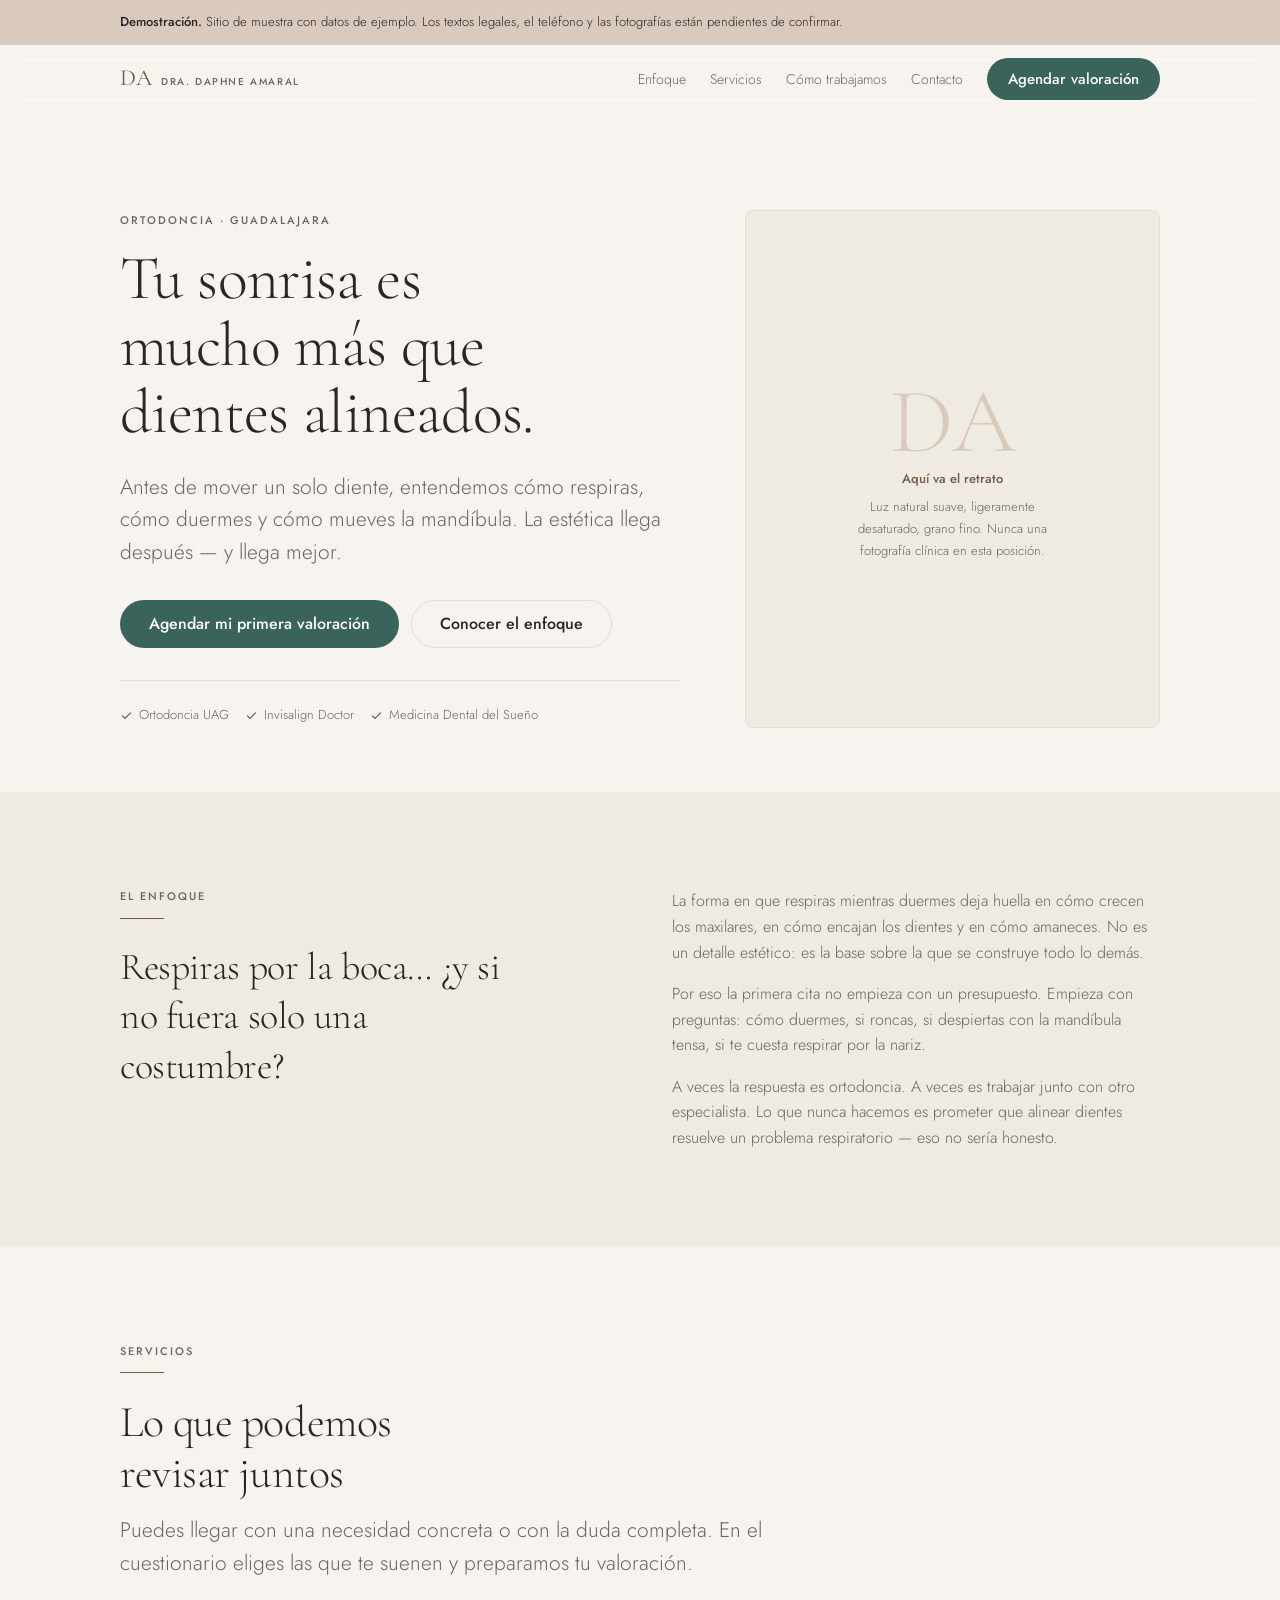
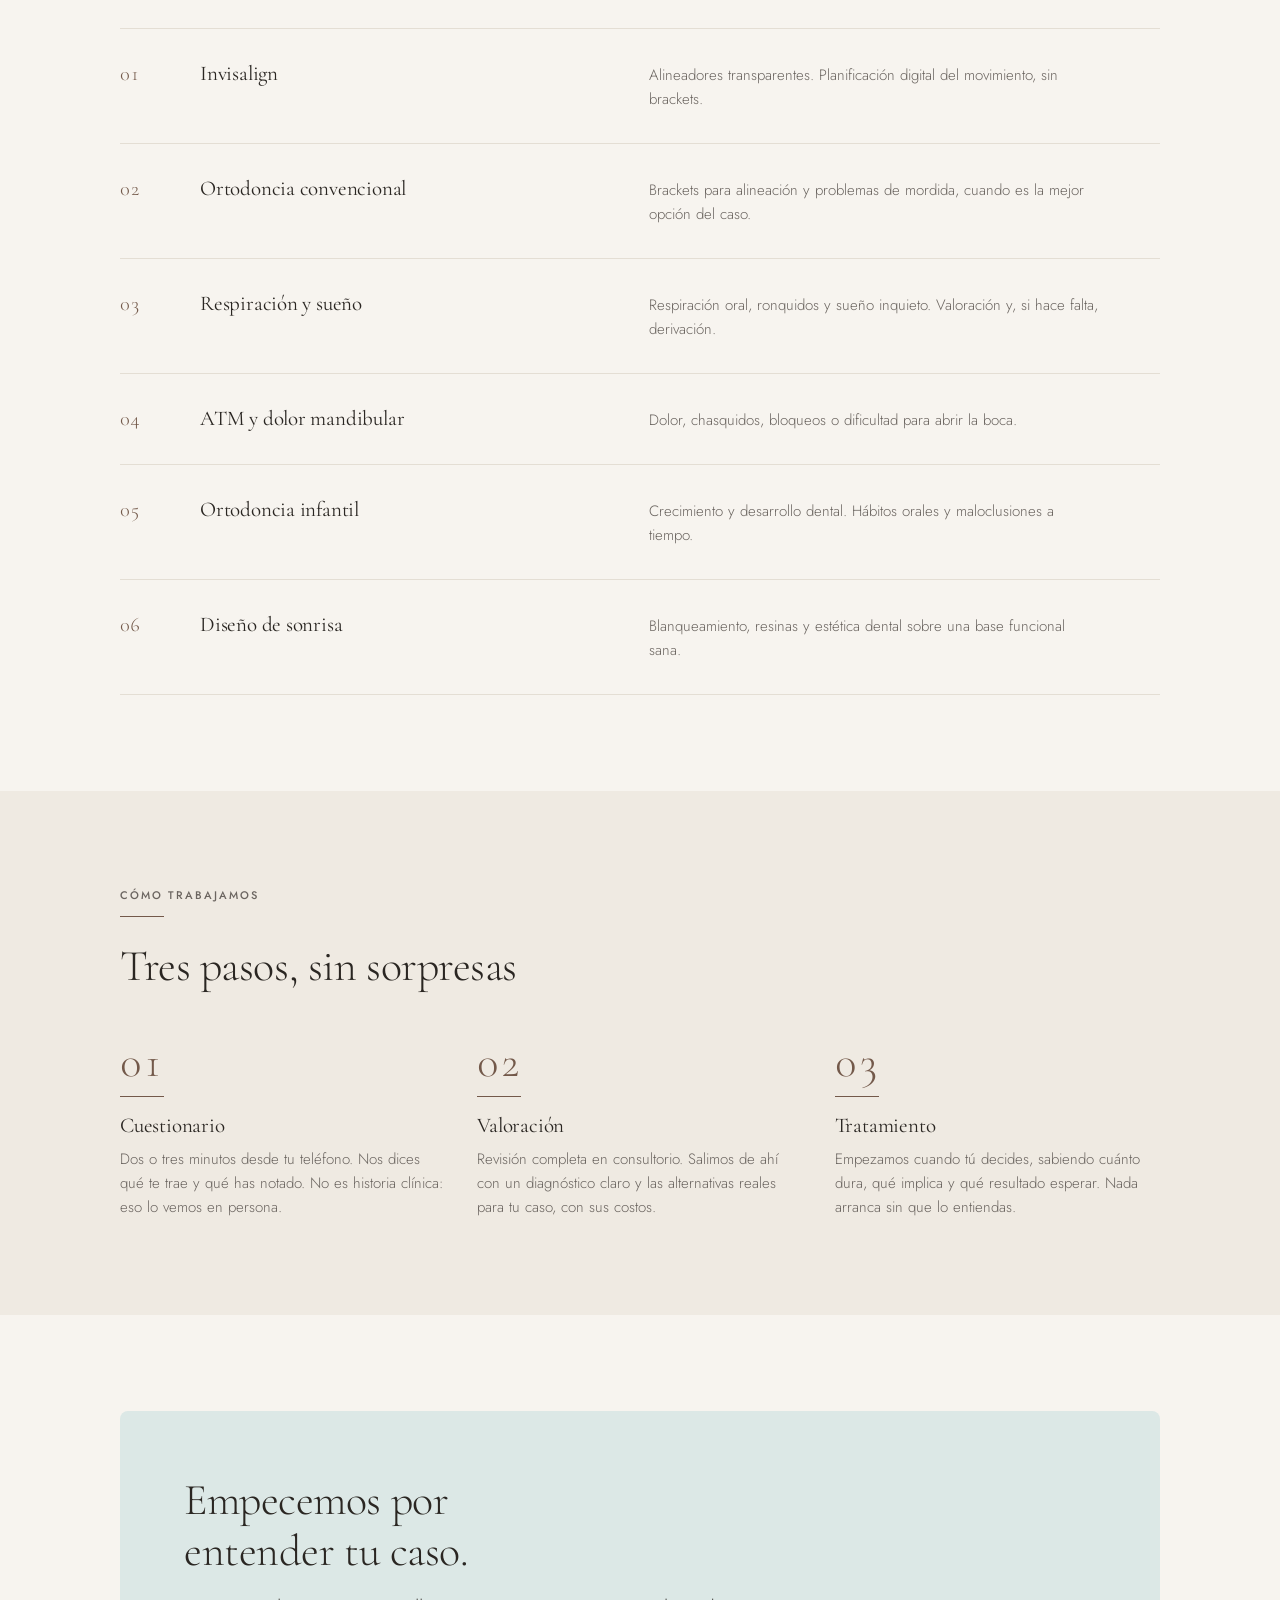
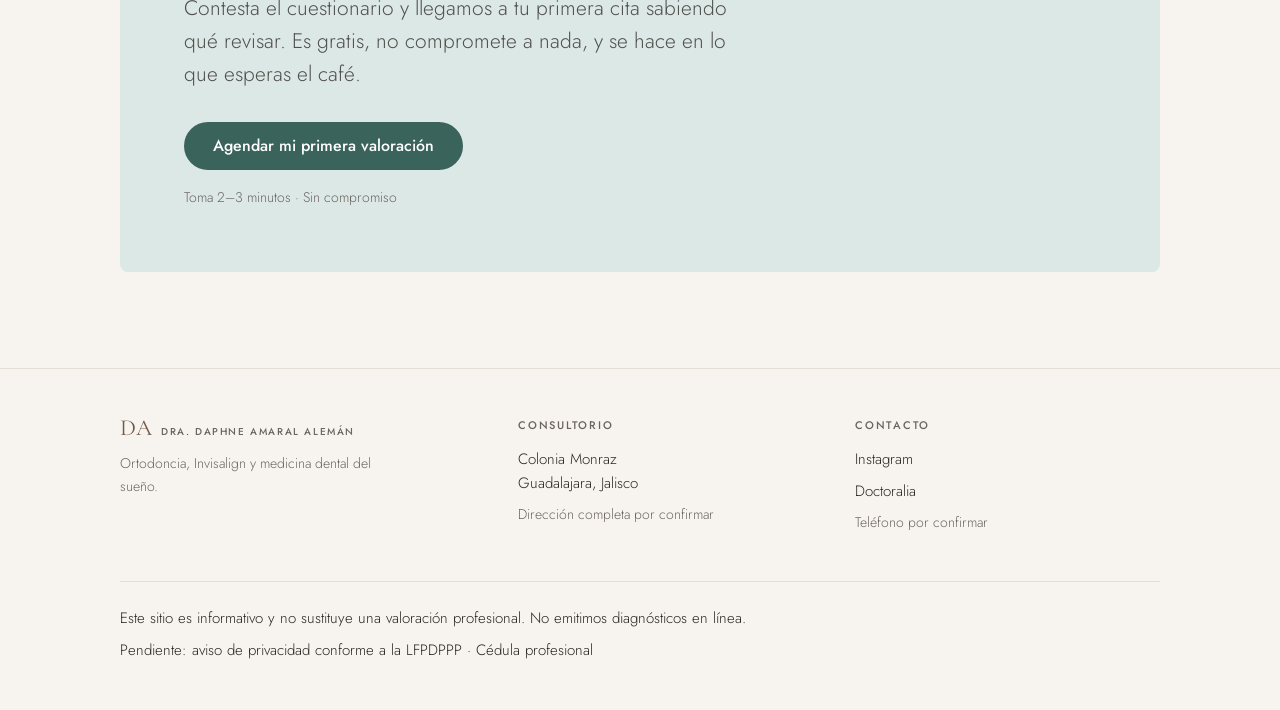
==== index.html @ fd9cb7e6 "Sitio de demostración para la Dra. Daphne Amaral Landing y formulario de precalificación, ambos está" ====
<!DOCTYPE html>
<html lang="es">
<head>
<meta charset="UTF-8">
<meta name="viewport" content="width=device-width, initial-scale=1, viewport-fit=cover">
<title>Dra. Daphne Amaral Alemán — Ortodoncia y medicina dental del sueño en Guadalajara</title>
<meta name="description" content="Ortodoncia, Invisalign y medicina dental del sueño en Guadalajara, colonia Monraz. Tu sonrisa es mucho más que dientes alineados.">

<meta property="og:title" content="Dra. Daphne Amaral Alemán — Ortodoncia">
<meta property="og:description" content="Ortodoncia, Invisalign y medicina dental del sueño en Guadalajara. Tu sonrisa es mucho más que dientes alineados.">
<meta property="og:type" content="website">
<meta property="og:locale" content="es_MX">

<link rel="preconnect" href="https://fonts.googleapis.com">
<link rel="preconnect" href="https://fonts.gstatic.com" crossorigin>
<link rel="stylesheet" href="https://fonts.googleapis.com/css2?family=Cormorant+Garamond:wght@300;400&family=Jost:wght@300;400;500&display=swap">
<link rel="stylesheet" href="assets/marca.css">

<style>
/* ============================================================
   Landing — Dra. Daphne Amaral Alemán
   Composición: editorial a una columna, alineada a la izquierda,
   con el numeral y el hairline como ritmo entre secciones.
   ============================================================ */

/* ---------- Barra superior ---------- */
.nav {
  position: sticky;
  top: env(safe-area-inset-top, 0px);
  z-index: 20;
  background: color-mix(in srgb, var(--lino) 88%, transparent);
  backdrop-filter: blur(10px);
  border-bottom: 1px solid transparent;
  transition: border-color 240ms var(--ease);
}
.nav--scrolled { border-bottom-color: var(--line); }
body::before {
  content: "";
  position: fixed;
  inset: 0 0 auto;
  height: env(safe-area-inset-top, 0px);
  background: var(--lino);
  z-index: 21;
}
.nav-inner {
  display: flex;
  align-items: center;
  gap: var(--space-6);
  min-height: 68px;
}
.marca { display: flex; align-items: baseline; gap: 9px; text-decoration: none; }
.marca .mono { font-size: 23px; }
.marca-txt {
  font-size: 10px;
  font-weight: 500;
  letter-spacing: 0.16em;
  text-transform: uppercase;
  color: var(--muted);
}
.nav-links { display: none; gap: var(--space-6); margin-left: auto; }
@media (min-width: 880px) { .nav-links { display: flex; } }
.nav-links a {
  font-size: 14px;
  color: var(--muted);
  text-decoration: none;
  transition: color 180ms var(--ease);
}
.nav-links a:hover { color: var(--tinta); }
.nav .btn { margin-left: auto; padding: 0 20px; min-height: 42px; font-size: 15px; }
@media (min-width: 880px) { .nav .btn { margin-left: 0; } }

/* ---------- Hero ---------- */
.hero { padding-block: var(--space-16) var(--space-12); }
@media (min-width: 768px) { .hero { padding-block: var(--space-24) var(--space-16); } }
.hero-grid { display: grid; gap: var(--space-12); }
@media (min-width: 900px) {
  .hero-grid { grid-template-columns: 1.15fr .85fr; gap: var(--space-16); align-items: center; }
}
.hero h1 { margin-top: var(--space-4); }
.hero .lead { margin-top: var(--space-6); max-width: 46ch; }
.hero-acciones {
  display: flex;
  flex-wrap: wrap;
  gap: var(--space-3);
  margin-top: var(--space-8);
}
.credenciales {
  display: flex;
  flex-wrap: wrap;
  gap: var(--space-2) var(--space-4);
  margin-top: var(--space-8);
  padding-top: var(--space-6);
  border-top: 1px solid var(--line);
  font-size: 13px;
  color: var(--muted);
}
.credenciales span { display: flex; align-items: center; gap: 6px; }
.credenciales svg { color: var(--marron); flex: none; }

/* Marco de retrato: hoy es un placeholder tipográfico. */
.retrato {
  position: relative;
  aspect-ratio: 4 / 5;
  border-radius: var(--radius-md);
  background: var(--lino-alt);
  overflow: hidden;
  display: grid;
  place-items: center;
  max-width: 420px;
  width: 100%;
  justify-self: center;
}
.retrato::after {
  content: "";
  position: absolute;
  inset: 0;
  border: 1px solid var(--line);
  border-radius: inherit;
  pointer-events: none;
}
.retrato-nota {
  text-align: center;
  padding: var(--space-6);
  font-size: 13px;
  line-height: 1.7;
  color: var(--muted);
  max-width: 30ch;
}
.retrato-nota strong { display: block; color: var(--marron); font-weight: 500; margin-bottom: 6px; }
.retrato .mono-grande {
  font-family: var(--font-display);
  font-size: 92px;
  font-weight: 300;
  line-height: 1;
  color: var(--marron-soft);
  margin-bottom: var(--space-4);
}

/* ---------- Encabezado de sección ---------- */
.sec-cabeza { margin-bottom: var(--space-12); }
.sec-cabeza .regla { margin: var(--space-3) 0 var(--space-6); }
.sec-cabeza h2 { max-width: 20ch; }
.sec-cabeza .lead { margin-top: var(--space-4); max-width: 54ch; }

/* ---------- Enfoque (el diferenciador) ---------- */
.enfoque { background: var(--lino-alt); }
.enfoque-cita {
  font-family: var(--font-display);
  font-size: clamp(27px, 4vw, 38px);
  font-weight: 300;
  line-height: 1.3;
  letter-spacing: -0.01em;
  max-width: 22ch;
}
.enfoque-grid { display: grid; gap: var(--space-12); }
@media (min-width: 860px) {
  .enfoque-grid { grid-template-columns: 1fr 1fr; gap: var(--space-16); align-items: start; }
}
.enfoque-texto { display: grid; gap: var(--space-4); }
.enfoque-texto p { color: var(--muted); max-width: 54ch; }

/* ---------- Servicios ---------- */
.servicios-lista {
  display: grid;
  gap: 0;
  border-top: 1px solid var(--line);
}
.servicio {
  display: grid;
  gap: var(--space-2);
  padding-block: var(--space-6);
  border-bottom: 1px solid var(--line);
}
@media (min-width: 760px) {
  .servicio {
    grid-template-columns: 56px 1fr 1.2fr;
    gap: var(--space-6);
    align-items: baseline;
    padding-block: var(--space-8);
  }
}
.servicio-num {
  font-family: var(--font-display);
  font-size: 20px;
  font-weight: 300;
  color: var(--marron);
  font-variant-numeric: tabular-nums;
  line-height: 1;
}
.servicio h3 { font-size: 21px; font-weight: 400; }
.servicio p { color: var(--muted); font-size: 15px; max-width: 50ch; }

/* ---------- Proceso ---------- */
.pasos { display: grid; gap: var(--space-12); }
@media (min-width: 820px) { .pasos { grid-template-columns: repeat(3, 1fr); gap: var(--space-8); } }
.paso .numeral {
  font-family: var(--font-display);
  font-size: 44px;
  font-weight: 300;
  line-height: 1;
  color: var(--marron);
  font-variant-numeric: tabular-nums;
}
.paso .regla { margin: var(--space-3) 0 var(--space-4); }
.paso h3 { font-size: 21px; font-weight: 400; margin-bottom: var(--space-2); }
.paso p { color: var(--muted); font-size: 15px; }

/* ---------- Llamado final ---------- */
.cierre { text-align: left; }
.cierre-caja {
  background: var(--agua-soft);
  border-radius: var(--radius-md);
  padding: var(--space-12) var(--space-8);
}
@media (min-width: 768px) { .cierre-caja { padding: var(--space-16); } }
.cierre-caja h2 { max-width: 18ch; }
.cierre-caja .lead { margin-top: var(--space-4); max-width: 48ch; color: var(--tinta); opacity: .78; }
.cierre-caja .btn { margin-top: var(--space-8); }
.cierre-nota { font-size: 14px; color: var(--muted); margin-top: var(--space-4); }

/* ---------- Pie ---------- */
.pie { border-top: 1px solid var(--line); padding-block: var(--space-12); }
.pie-grid { display: grid; gap: var(--space-8); }
@media (min-width: 760px) { .pie-grid { grid-template-columns: 1.2fr 1fr 1fr; } }
.pie h4 {
  font-size: 11px;
  font-weight: 500;
  letter-spacing: 0.16em;
  text-transform: uppercase;
  color: var(--muted);
  margin: 0 0 var(--space-3);
}
.pie p, .pie a { font-size: 15px; color: var(--tinta); text-decoration: none; }
.pie a:hover { color: var(--marron); }
.pie-datos { display: grid; gap: var(--space-2); }
.pie-legal {
  margin-top: var(--space-12);
  padding-top: var(--space-6);
  border-top: 1px solid var(--line);
  font-size: 13px;
  color: var(--muted);
  display: grid;
  gap: var(--space-2);
}

/* ---------- Aviso de demo ---------- */
.demo {
  background: var(--marron-soft);
  color: var(--tinta);
  font-size: 13px;
  line-height: 1.6;
  padding-block: var(--space-3);
}
.demo strong { font-weight: 500; }
</style>
</head>
<body>

<div class="demo">
  <div class="contenedor">
    <strong>Demostración.</strong> Sitio de muestra con datos de ejemplo. Los
    textos legales, el teléfono y las fotografías están pendientes de confirmar.
  </div>
</div>

<nav class="nav" id="nav">
  <div class="contenedor nav-inner">
    <a class="marca" href="#inicio">
      <span class="mono" aria-hidden="true">DA</span>
      <span class="marca-txt">Dra. Daphne Amaral</span>
    </a>
    <div class="nav-links">
      <a href="#enfoque">Enfoque</a>
      <a href="#servicios">Servicios</a>
      <a href="#proceso">Cómo trabajamos</a>
      <a href="#contacto">Contacto</a>
    </div>
    <a class="btn btn--primario" href="cuestionario.html">Agendar valoración</a>
  </div>
</nav>

<main id="inicio">

  <!-- ---------- Hero ---------- -->
  <section class="hero">
    <div class="contenedor hero-grid">
      <div>
        <p class="eyebrow">Ortodoncia · Guadalajara</p>
        <h1>Tu sonrisa es mucho más que dientes alineados.</h1>
        <p class="lead">
          Antes de mover un solo diente, entendemos cómo respiras, cómo duermes
          y cómo mueves la mandíbula. La estética llega después — y llega mejor.
        </p>
        <div class="hero-acciones">
          <a class="btn btn--primario" href="cuestionario.html">Agendar mi primera valoración</a>
          <a class="btn btn--secundario" href="#enfoque">Conocer el enfoque</a>
        </div>
        <div class="credenciales">
          <span>
            <svg width="13" height="13" viewBox="0 0 16 16" fill="none" aria-hidden="true">
              <path d="M3 8.4 6.2 11.6 13 4.8" stroke="currentColor" stroke-width="1.5" stroke-linecap="round" stroke-linejoin="round"/>
            </svg>
            Ortodoncia UAG
          </span>
          <span>
            <svg width="13" height="13" viewBox="0 0 16 16" fill="none" aria-hidden="true">
              <path d="M3 8.4 6.2 11.6 13 4.8" stroke="currentColor" stroke-width="1.5" stroke-linecap="round" stroke-linejoin="round"/>
            </svg>
            Invisalign Doctor
          </span>
          <span>
            <svg width="13" height="13" viewBox="0 0 16 16" fill="none" aria-hidden="true">
              <path d="M3 8.4 6.2 11.6 13 4.8" stroke="currentColor" stroke-width="1.5" stroke-linecap="round" stroke-linejoin="round"/>
            </svg>
            Medicina Dental del Sueño
          </span>
        </div>
      </div>

      <div class="retrato revela">
        <div class="retrato-nota">
          <span class="mono-grande" aria-hidden="true">DA</span>
          <strong>Aquí va el retrato</strong>
          Luz natural suave, ligeramente desaturado, grano fino. Nunca una
          fotografía clínica en esta posición.
        </div>
      </div>
    </div>
  </section>

  <!-- ---------- Enfoque ---------- -->
  <section class="seccion enfoque" id="enfoque">
    <div class="contenedor">
      <div class="enfoque-grid">
        <div class="revela">
          <p class="eyebrow">El enfoque</p>
          <hr class="regla" style="margin:var(--space-3) 0 var(--space-6)">
          <p class="enfoque-cita">
            Respiras por la boca… ¿y si no fuera solo una costumbre?
          </p>
        </div>
        <div class="enfoque-texto revela">
          <p>
            La forma en que respiras mientras duermes deja huella en cómo crecen
            los maxilares, en cómo encajan los dientes y en cómo amaneces. No es
            un detalle estético: es la base sobre la que se construye todo lo demás.
          </p>
          <p>
            Por eso la primera cita no empieza con un presupuesto. Empieza con
            preguntas: cómo duermes, si roncas, si despiertas con la mandíbula
            tensa, si te cuesta respirar por la nariz.
          </p>
          <p>
            A veces la respuesta es ortodoncia. A veces es trabajar junto con
            otro especialista. Lo que nunca hacemos es prometer que alinear
            dientes resuelve un problema respiratorio — eso no sería honesto.
          </p>
        </div>
      </div>
    </div>
  </section>

  <!-- ---------- Servicios ---------- -->
  <section class="seccion" id="servicios">
    <div class="contenedor">
      <div class="sec-cabeza revela">
        <p class="eyebrow">Servicios</p>
        <hr class="regla">
        <h2>Lo que podemos revisar juntos</h2>
        <p class="lead">
          Puedes llegar con una necesidad concreta o con la duda completa. En el
          cuestionario eliges las que te suenen y preparamos tu valoración.
        </p>
      </div>

      <div class="servicios-lista">
        <article class="servicio revela">
          <span class="servicio-num" aria-hidden="true">01</span>
          <h3>Invisalign</h3>
          <p>Alineadores transparentes. Planificación digital del movimiento, sin brackets.</p>
        </article>
        <article class="servicio revela">
          <span class="servicio-num" aria-hidden="true">02</span>
          <h3>Ortodoncia convencional</h3>
          <p>Brackets para alineación y problemas de mordida, cuando es la mejor opción del caso.</p>
        </article>
        <article class="servicio revela">
          <span class="servicio-num" aria-hidden="true">03</span>
          <h3>Respiración y sueño</h3>
          <p>Respiración oral, ronquidos y sueño inquieto. Valoración y, si hace falta, derivación.</p>
        </article>
        <article class="servicio revela">
          <span class="servicio-num" aria-hidden="true">04</span>
          <h3>ATM y dolor mandibular</h3>
          <p>Dolor, chasquidos, bloqueos o dificultad para abrir la boca.</p>
        </article>
        <article class="servicio revela">
          <span class="servicio-num" aria-hidden="true">05</span>
          <h3>Ortodoncia infantil</h3>
          <p>Crecimiento y desarrollo dental. Hábitos orales y maloclusiones a tiempo.</p>
        </article>
        <article class="servicio revela">
          <span class="servicio-num" aria-hidden="true">06</span>
          <h3>Diseño de sonrisa</h3>
          <p>Blanqueamiento, resinas y estética dental sobre una base funcional sana.</p>
        </article>
      </div>
    </div>
  </section>

  <!-- ---------- Proceso ---------- -->
  <section class="seccion" id="proceso" style="background: var(--lino-alt)">
    <div class="contenedor">
      <div class="sec-cabeza revela">
        <p class="eyebrow">Cómo trabajamos</p>
        <hr class="regla">
        <h2>Tres pasos, sin sorpresas</h2>
      </div>
      <div class="pasos">
        <div class="paso revela">
          <p class="numeral" aria-hidden="true">01</p>
          <hr class="regla">
          <h3>Cuestionario</h3>
          <p>
            Dos o tres minutos desde tu teléfono. Nos dices qué te trae y qué
            has notado. No es historia clínica: eso lo vemos en persona.
          </p>
        </div>
        <div class="paso revela">
          <p class="numeral" aria-hidden="true">02</p>
          <hr class="regla">
          <h3>Valoración</h3>
          <p>
            Revisión completa en consultorio. Salimos de ahí con un diagnóstico
            claro y las alternativas reales para tu caso, con sus costos.
          </p>
        </div>
        <div class="paso revela">
          <p class="numeral" aria-hidden="true">03</p>
          <hr class="regla">
          <h3>Tratamiento</h3>
          <p>
            Empezamos cuando tú decides, sabiendo cuánto dura, qué implica y
            qué resultado esperar. Nada arranca sin que lo entiendas.
          </p>
        </div>
      </div>
    </div>
  </section>

  <!-- ---------- Cierre ---------- -->
  <section class="seccion cierre" id="contacto">
    <div class="contenedor">
      <div class="cierre-caja revela">
        <h2>Empecemos por entender tu caso.</h2>
        <p class="lead">
          Contesta el cuestionario y llegamos a tu primera cita sabiendo qué
          revisar. Es gratis, no compromete a nada, y se hace en lo que esperas el café.
        </p>
        <a class="btn btn--primario" href="cuestionario.html">Agendar mi primera valoración</a>
        <p class="cierre-nota">Toma 2–3 minutos · Sin compromiso</p>
      </div>
    </div>
  </section>

</main>

<footer class="pie">
  <div class="contenedor">
    <div class="pie-grid">
      <div>
        <a class="marca" href="#inicio" style="margin-bottom: var(--space-3)">
          <span class="mono" aria-hidden="true">DA</span>
          <span class="marca-txt">Dra. Daphne Amaral Alemán</span>
        </a>
        <p style="color: var(--muted); font-size: 14px; max-width: 32ch">
          Ortodoncia, Invisalign y medicina dental del sueño.
        </p>
      </div>
      <div>
        <h4>Consultorio</h4>
        <div class="pie-datos">
          <p>Colonia Monraz<br>Guadalajara, Jalisco</p>
          <p style="color: var(--muted); font-size: 14px">Dirección completa por confirmar</p>
        </div>
      </div>
      <div>
        <h4>Contacto</h4>
        <div class="pie-datos">
          <a href="https://www.instagram.com/dra_daphneamaral/" target="_blank" rel="noopener noreferrer">Instagram</a>
          <a href="https://www.doctoralia.com.mx/z/DCQc1K" target="_blank" rel="noopener noreferrer">Doctoralia</a>
          <p style="color: var(--muted); font-size: 14px">Teléfono por confirmar</p>
        </div>
      </div>
    </div>
    <div class="pie-legal">
      <p>Este sitio es informativo y no sustituye una valoración profesional. No emitimos diagnósticos en línea.</p>
      <p>Pendiente: aviso de privacidad conforme a la LFPDPPP · Cédula profesional</p>
    </div>
  </div>
</footer>

<script>
// Solo con JS activo se ocultan las secciones para revelarlas al entrar.
document.documentElement.classList.add('js');

(function () {
  var nav = document.getElementById('nav');
  var reveals = document.querySelectorAll('.revela');

  // Hairline de la barra solo cuando ya se bajó.
  var marcarNav = function () {
    nav.classList.toggle('nav--scrolled', window.scrollY > 8);
  };
  marcarNav();
  addEventListener('scroll', marcarNav, { passive: true });

  // Sin IntersectionObserver, todo queda visible.
  if (!('IntersectionObserver' in window)) {
    reveals.forEach(function (el) { el.classList.add('visible'); });
    return;
  }
  var obs = new IntersectionObserver(function (entradas) {
    entradas.forEach(function (e) {
      if (!e.isIntersecting) return;
      e.target.classList.add('visible');
      obs.unobserve(e.target);
    });
  }, { rootMargin: '0px 0px -12% 0px', threshold: 0.08 });

  reveals.forEach(function (el, i) {
    el.style.transitionDelay = (i % 3) * 70 + 'ms';
    obs.observe(el);
  });
})();
</script>

</body>
</html>
---- assets/marca.css ----
/* ============================================================
   Dra. Daphne Amaral Alemán — hoja de marca
   Fuente: design system TSPU2e5nJp3SzqjQ4A5G47
   Todo color y medida sale de aquí. Nada de hex suelto en la página.
   ============================================================ */

:root {
  /* Color — 60% lino, 30% tinta, 10% acentos */
  --lino: #f7f4ef;
  --lino-alt: #efeae2;
  --tinta: #2a2622;
  --muted: #6b6560;
  --line: #e4ded4;

  /* Dos acentos con trabajos distintos:
     marron = firma (identifica) · agua = acción (una por pantalla) */
  --marron: #73594a;
  --marron-soft: #d9cabd;
  --agua: #3a635c;
  --agua-soft: #dce8e6;
  --sobre-agua: #ffffff;

  --exito: #3c6649;
  --error: #a14034;
  --error-soft: #f4e4e1;
  --foco: #3a635c;

  --font-display: "Cormorant Garamond", "Iowan Old Style", Georgia, serif;
  --font-sans: "Jost", "Avenir Next", "Segoe UI", system-ui, sans-serif;

  --space-1: 4px;   --space-2: 8px;   --space-3: 12px;  --space-4: 16px;
  --space-6: 24px;  --space-8: 32px;  --space-12: 48px; --space-16: 64px;
  --space-24: 96px;

  --radius-sm: 4px;
  --radius-md: 8px;
  --radius-pill: 999px;

  --ease: cubic-bezier(.4, 0, .2, 1);
  --ancho: 1080px;
  --ancho-texto: 680px;
}

@media (prefers-color-scheme: dark) {
  :root:not([data-theme="light"]) {
    --lino: #1c1a17;       --lino-alt: #262320;
    --tinta: #f2ede4;      --muted: #a69e94;
    --line: #3a352f;
    --marron: #c9a98f;     --marron-soft: #4a3c33;
    --agua: #7fb5ab;       --agua-soft: #2b3b38;
    --sobre-agua: #1c1a17;
    --exito: #7fb58e;      --error: #e08a7c;   --error-soft: #3a2320;
    --foco: #7fb5ab;
    color-scheme: dark;
  }
}
:root[data-theme="dark"] {
  --lino: #1c1a17;       --lino-alt: #262320;
  --tinta: #f2ede4;      --muted: #a69e94;
  --line: #3a352f;
  --marron: #c9a98f;     --marron-soft: #4a3c33;
  --agua: #7fb5ab;       --agua-soft: #2b3b38;
  --sobre-agua: #1c1a17;
  --exito: #7fb58e;      --error: #e08a7c;   --error-soft: #3a2320;
  --foco: #7fb5ab;
  color-scheme: dark;
}

*, *::before, *::after { box-sizing: border-box; }

html { scroll-behavior: smooth; }
@media (prefers-reduced-motion: reduce) { html { scroll-behavior: auto; } }

body {
  margin: 0;
  background: var(--lino);
  color: var(--tinta);
  font-family: var(--font-sans);
  font-size: 16px;
  font-weight: 300;
  line-height: 1.6;
  -webkit-font-smoothing: antialiased;
  text-rendering: optimizeLegibility;
}

:focus-visible {
  outline: 2px solid var(--foco);
  outline-offset: 2px;
  border-radius: 2px;
}

/* ---------- Tipografía ---------- */
h1, h2, h3 {
  font-family: var(--font-display);
  font-weight: 300;
  letter-spacing: -0.01em;
  margin: 0;
  text-wrap: balance;
}
h1 { font-size: clamp(39px, 6.5vw, 62px); line-height: 1.08; }
h2 { font-size: clamp(31px, 4.6vw, 44px); line-height: 1.15; }
h3 { font-size: 25px; line-height: 1.25; font-weight: 400; }
p { margin: 0; }

.eyebrow {
  font-size: 11px;
  font-weight: 500;
  letter-spacing: 0.18em;
  text-transform: uppercase;
  color: var(--muted);
}
.lead { font-size: clamp(18px, 2.2vw, 21px); line-height: 1.55; color: var(--muted); }
.texto-largo { max-width: 62ch; }

/* ---------- Lockup ---------- */
.mono {
  font-family: var(--font-display);
  font-weight: 400;
  line-height: 1;
  color: var(--marron);
}

/* ---------- Botones ---------- */
.btn {
  display: inline-flex;
  align-items: center;
  justify-content: center;
  gap: var(--space-2);
  font-family: inherit;
  font-size: 16px;
  font-weight: 500;
  text-decoration: none;
  min-height: 48px;
  padding: 0 28px;
  border: 1px solid transparent;
  border-radius: var(--radius-pill);
  cursor: pointer;
  transition: transform 160ms var(--ease), opacity 200ms var(--ease);
}
.btn:active { transform: scale(.975); }
.btn--primario { background: var(--agua); color: var(--sobre-agua); }
.btn--secundario { background: transparent; color: var(--tinta); border-color: var(--line); }
@media (hover: hover) {
  .btn--secundario:hover { border-color: var(--marron); }
}

/* ---------- Estructura ---------- */
.contenedor {
  width: 100%;
  max-width: var(--ancho);
  margin: 0 auto;
  padding-left: max(20px, env(safe-area-inset-left, 0px));
  padding-right: max(20px, env(safe-area-inset-right, 0px));
}
.seccion { padding-block: var(--space-16); }
@media (min-width: 768px) { .seccion { padding-block: var(--space-24); } }

.regla { width: 44px; height: 1px; background: var(--marron); border: 0; margin: 0; }

/* ---------- Revelado al entrar en pantalla ---------- */
/* Parten visibles: si el observador no corre, el contenido igual se lee. */
.revela { transition: opacity 600ms var(--ease), transform 600ms var(--ease); }
.js .revela { opacity: 0; transform: translateY(14px); }
.js .revela.visible { opacity: 1; transform: none; }
@media (prefers-reduced-motion: reduce) {
  .js .revela { opacity: 1; transform: none; transition: none; }
}
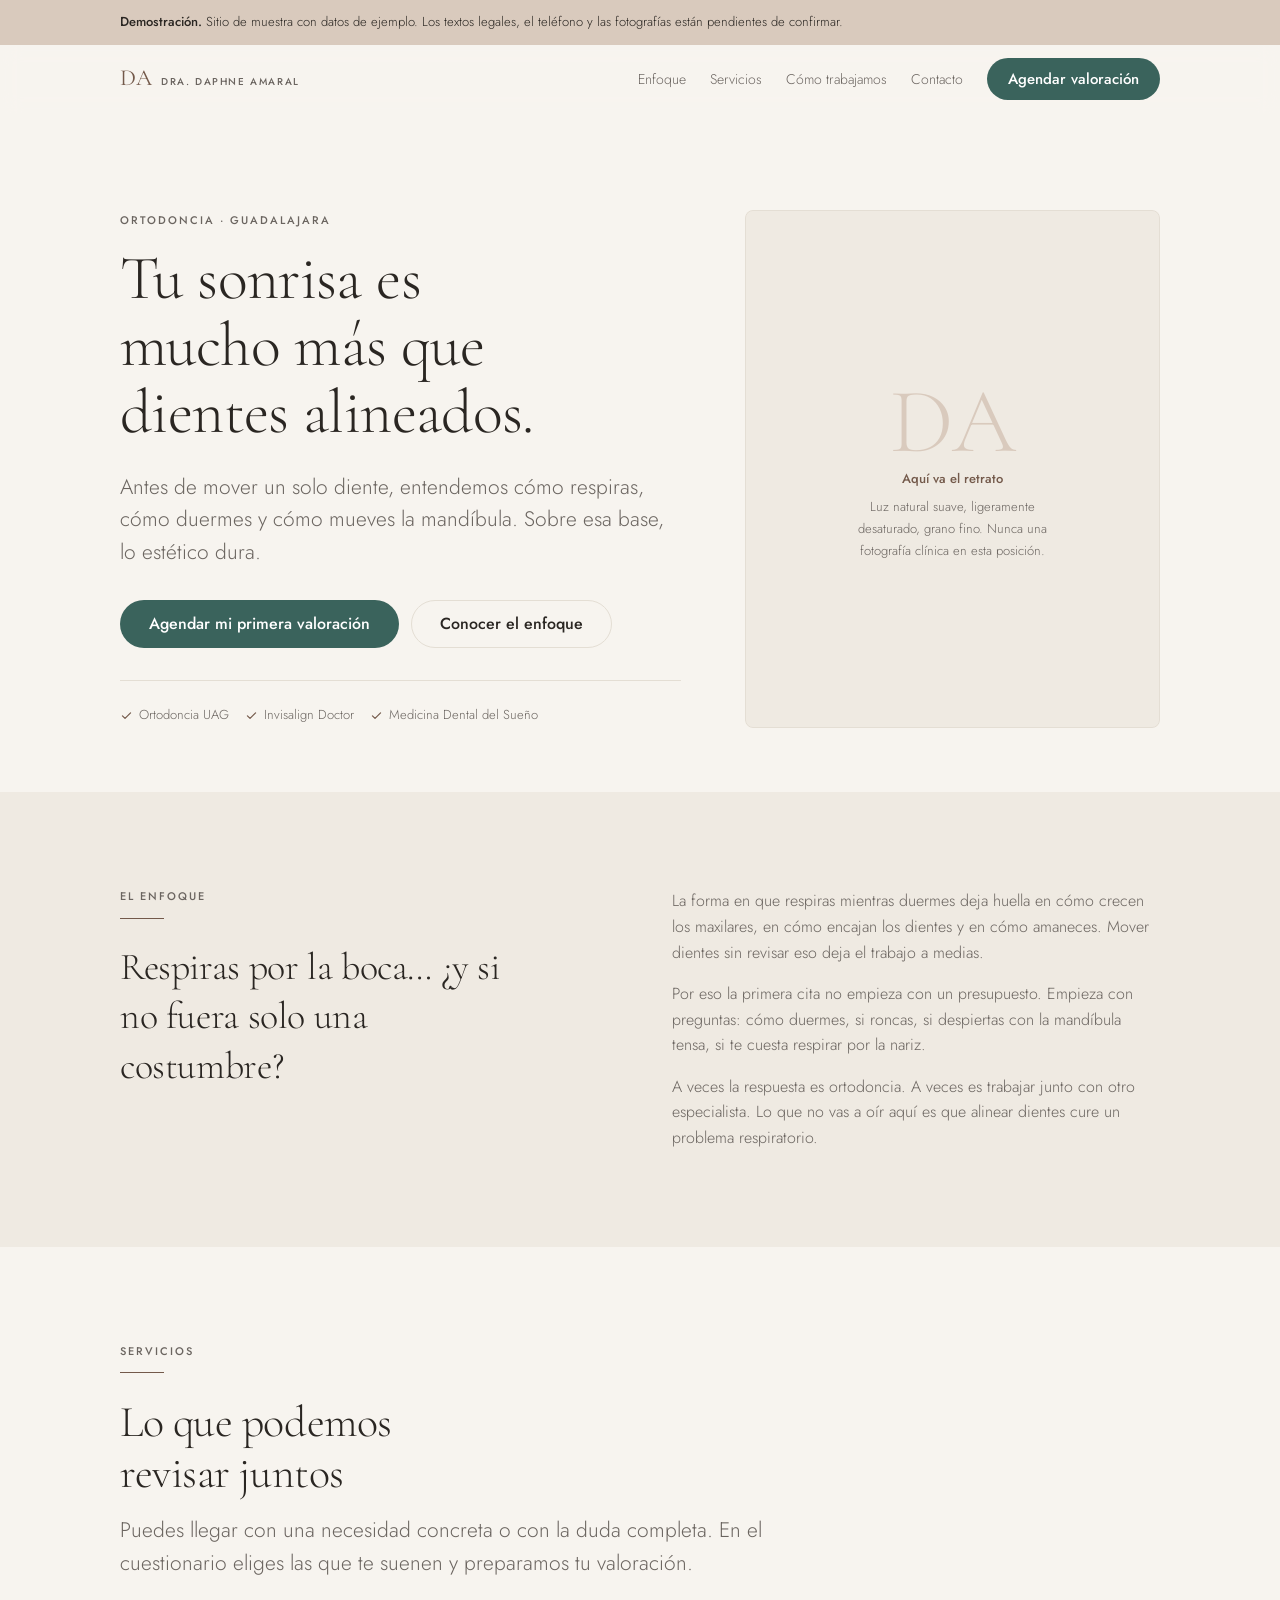
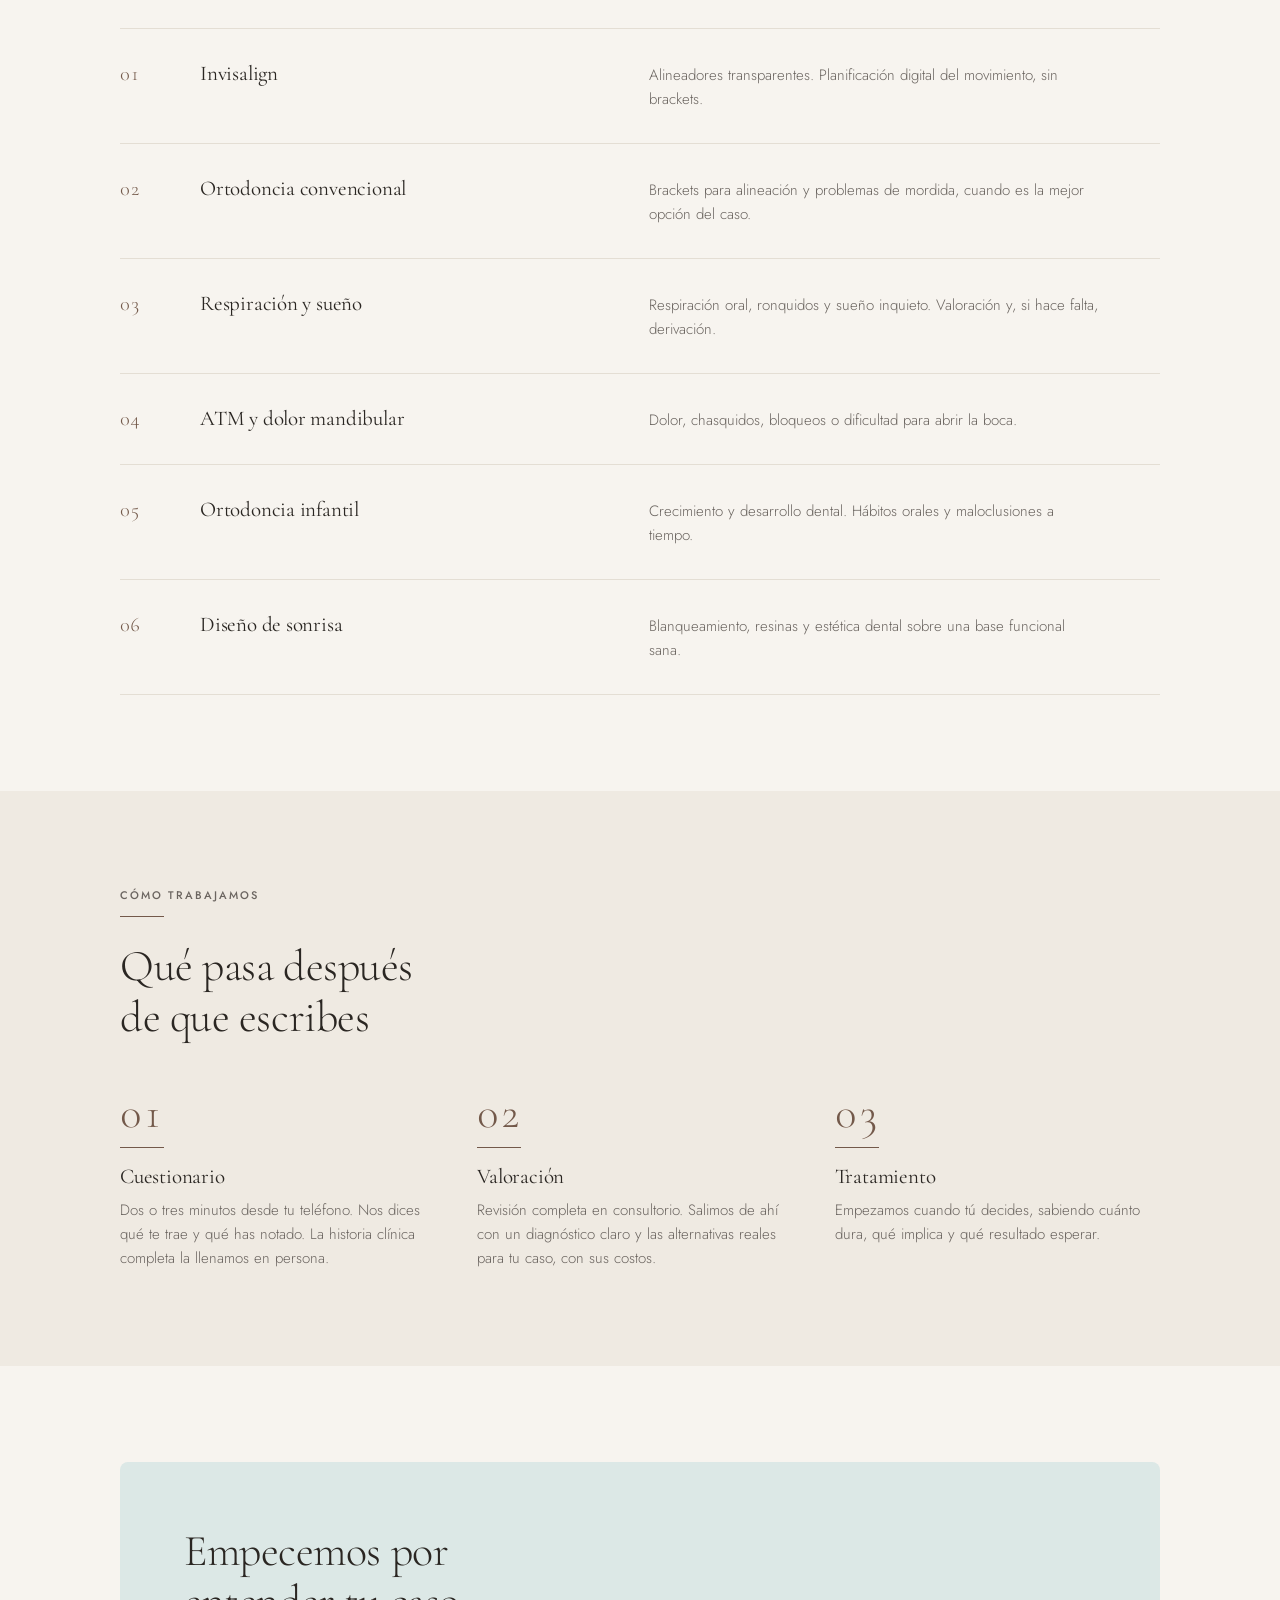
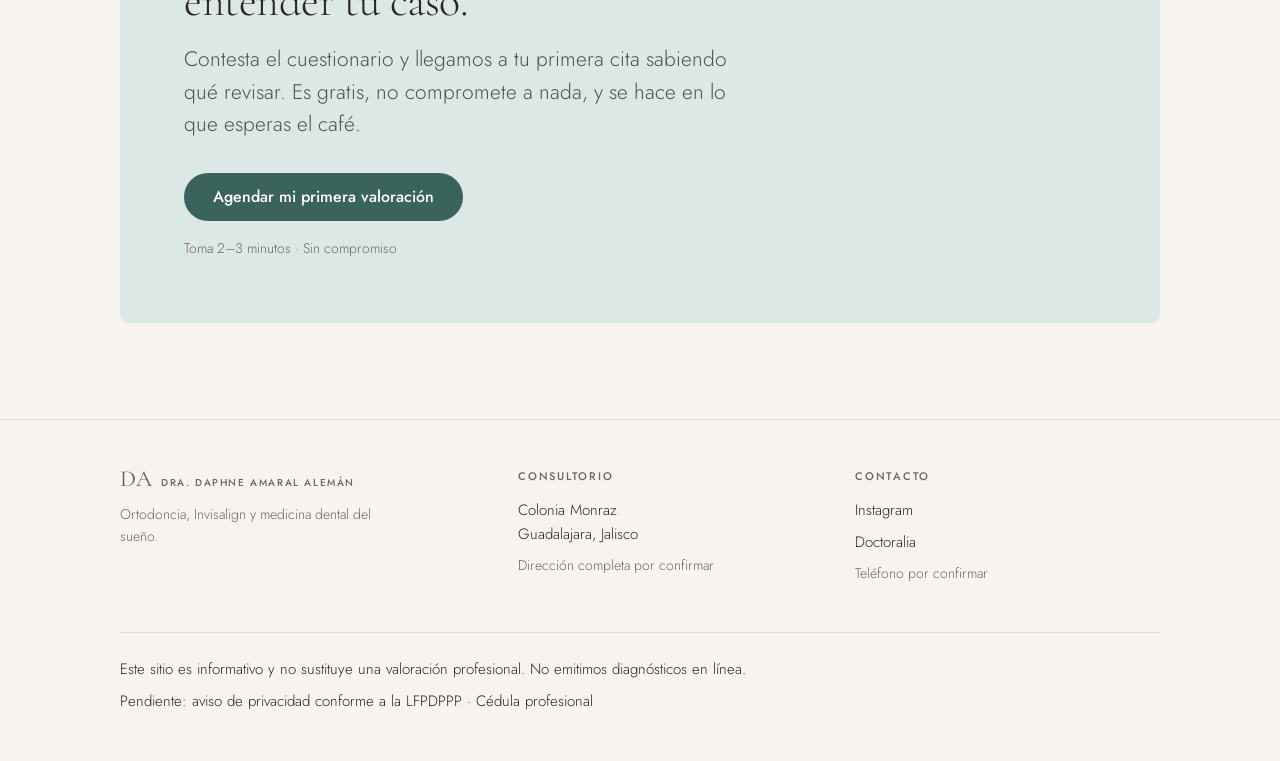
==== commit a2c6e5e1: "Quitar muletillas de IA del copy Cuatro construcciones del tipo "no es X: es Y", que es el tic más r" ====
--- a/index.html
+++ b/index.html
@@ -28,6 +28,7 @@
   position: sticky;
   top: env(safe-area-inset-top, 0px);
   z-index: 20;
+  background: var(--lino);
   background: color-mix(in srgb, var(--lino) 88%, transparent);
   backdrop-filter: blur(10px);
   border-bottom: 1px solid transparent;
@@ -289,7 +290,7 @@
         <h1>Tu sonrisa es mucho más que dientes alineados.</h1>
         <p class="lead">
           Antes de mover un solo diente, entendemos cómo respiras, cómo duermes
-          y cómo mueves la mandíbula. La estética llega después — y llega mejor.
+          y cómo mueves la mandíbula. Sobre esa base, lo estético dura.
         </p>
         <div class="hero-acciones">
           <a class="btn btn--primario" href="cuestionario.html">Agendar mi primera valoración</a>
@@ -342,8 +343,8 @@
         <div class="enfoque-texto revela">
           <p>
             La forma en que respiras mientras duermes deja huella en cómo crecen
-            los maxilares, en cómo encajan los dientes y en cómo amaneces. No es
-            un detalle estético: es la base sobre la que se construye todo lo demás.
+            los maxilares, en cómo encajan los dientes y en cómo amaneces.
+            Mover dientes sin revisar eso deja el trabajo a medias.
           </p>
           <p>
             Por eso la primera cita no empieza con un presupuesto. Empieza con
@@ -352,8 +353,8 @@
           </p>
           <p>
             A veces la respuesta es ortodoncia. A veces es trabajar junto con
-            otro especialista. Lo que nunca hacemos es prometer que alinear
-            dientes resuelve un problema respiratorio — eso no sería honesto.
+            otro especialista. Lo que no vas a oír aquí es que alinear dientes
+            cure un problema respiratorio.
           </p>
         </div>
       </div>
@@ -414,7 +415,7 @@
       <div class="sec-cabeza revela">
         <p class="eyebrow">Cómo trabajamos</p>
         <hr class="regla">
-        <h2>Tres pasos, sin sorpresas</h2>
+        <h2>Qué pasa después de que escribes</h2>
       </div>
       <div class="pasos">
         <div class="paso revela">
@@ -423,7 +424,7 @@
           <h3>Cuestionario</h3>
           <p>
             Dos o tres minutos desde tu teléfono. Nos dices qué te trae y qué
-            has notado. No es historia clínica: eso lo vemos en persona.
+            has notado. La historia clínica completa la llenamos en persona.
           </p>
         </div>
         <div class="paso revela">
@@ -441,7 +442,7 @@
           <h3>Tratamiento</h3>
           <p>
             Empezamos cuando tú decides, sabiendo cuánto dura, qué implica y
-            qué resultado esperar. Nada arranca sin que lo entiendas.
+            qué resultado esperar.
           </p>
         </div>
       </div>
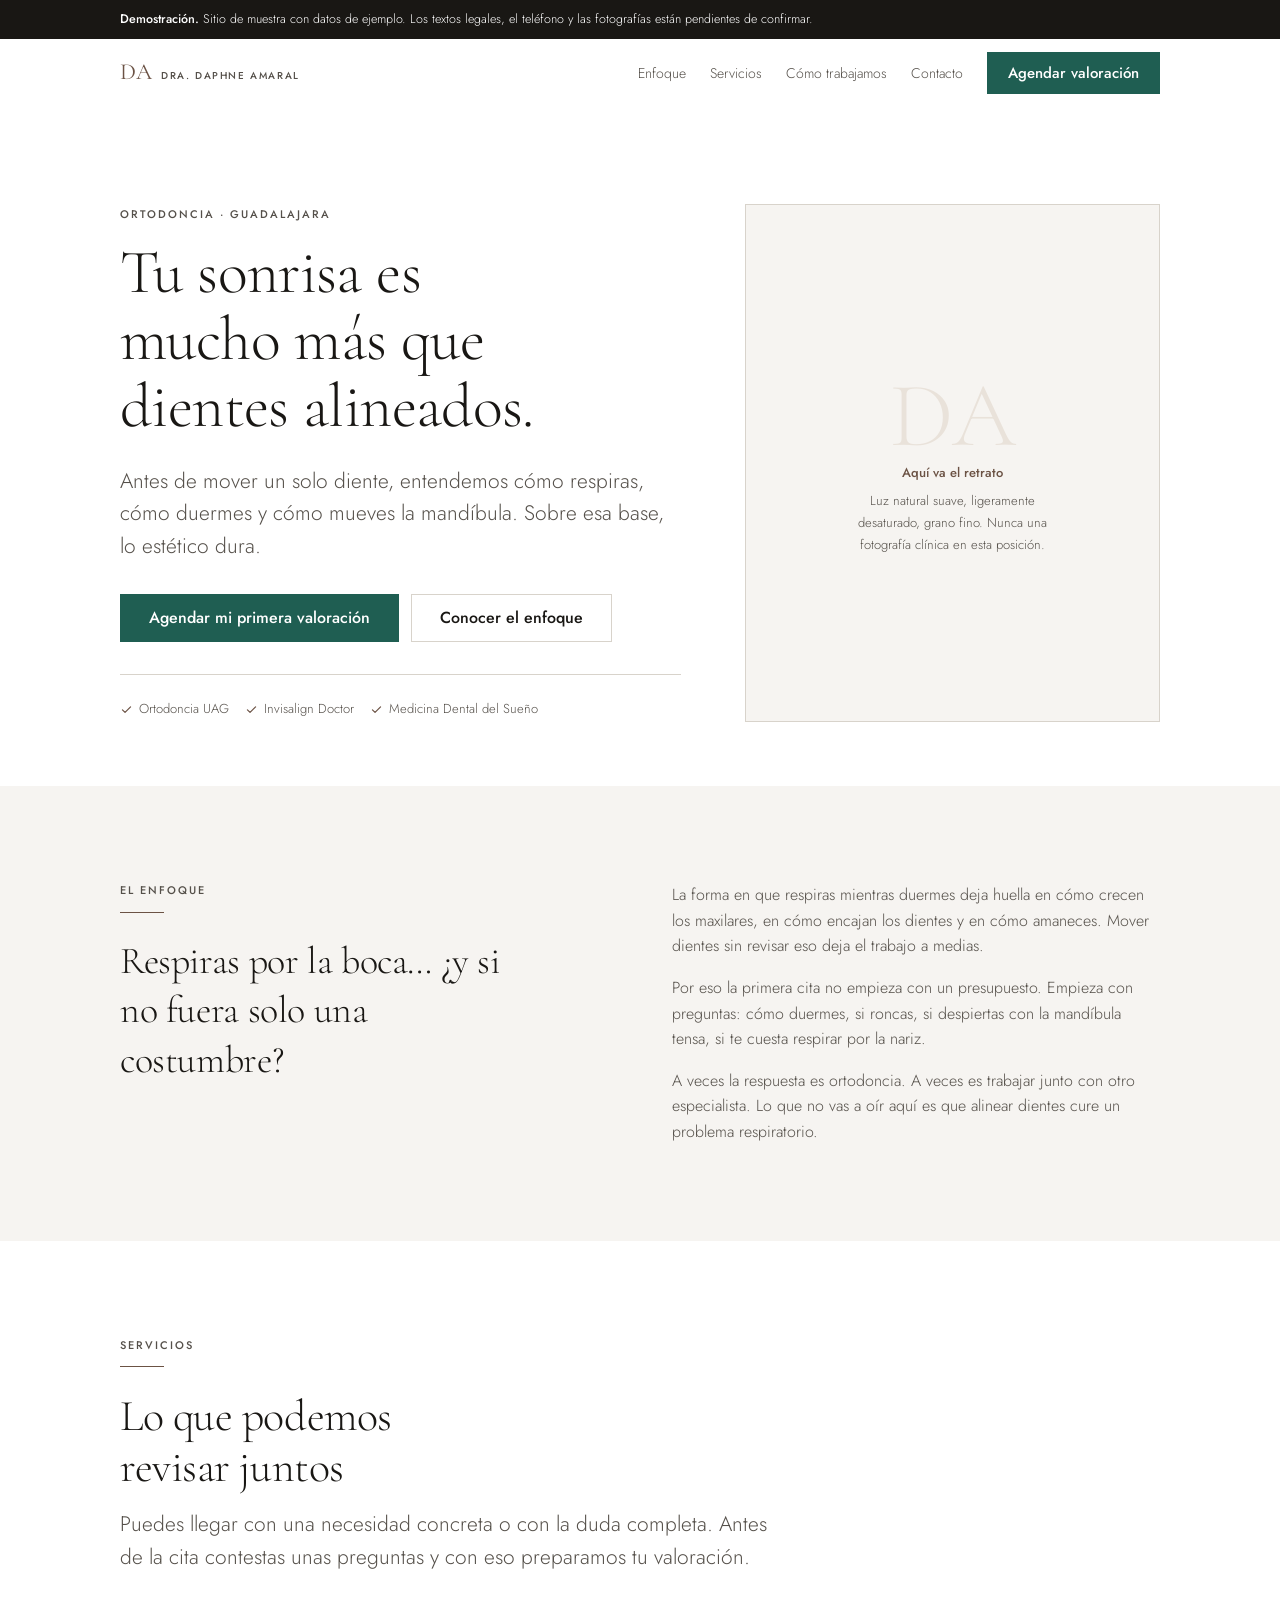
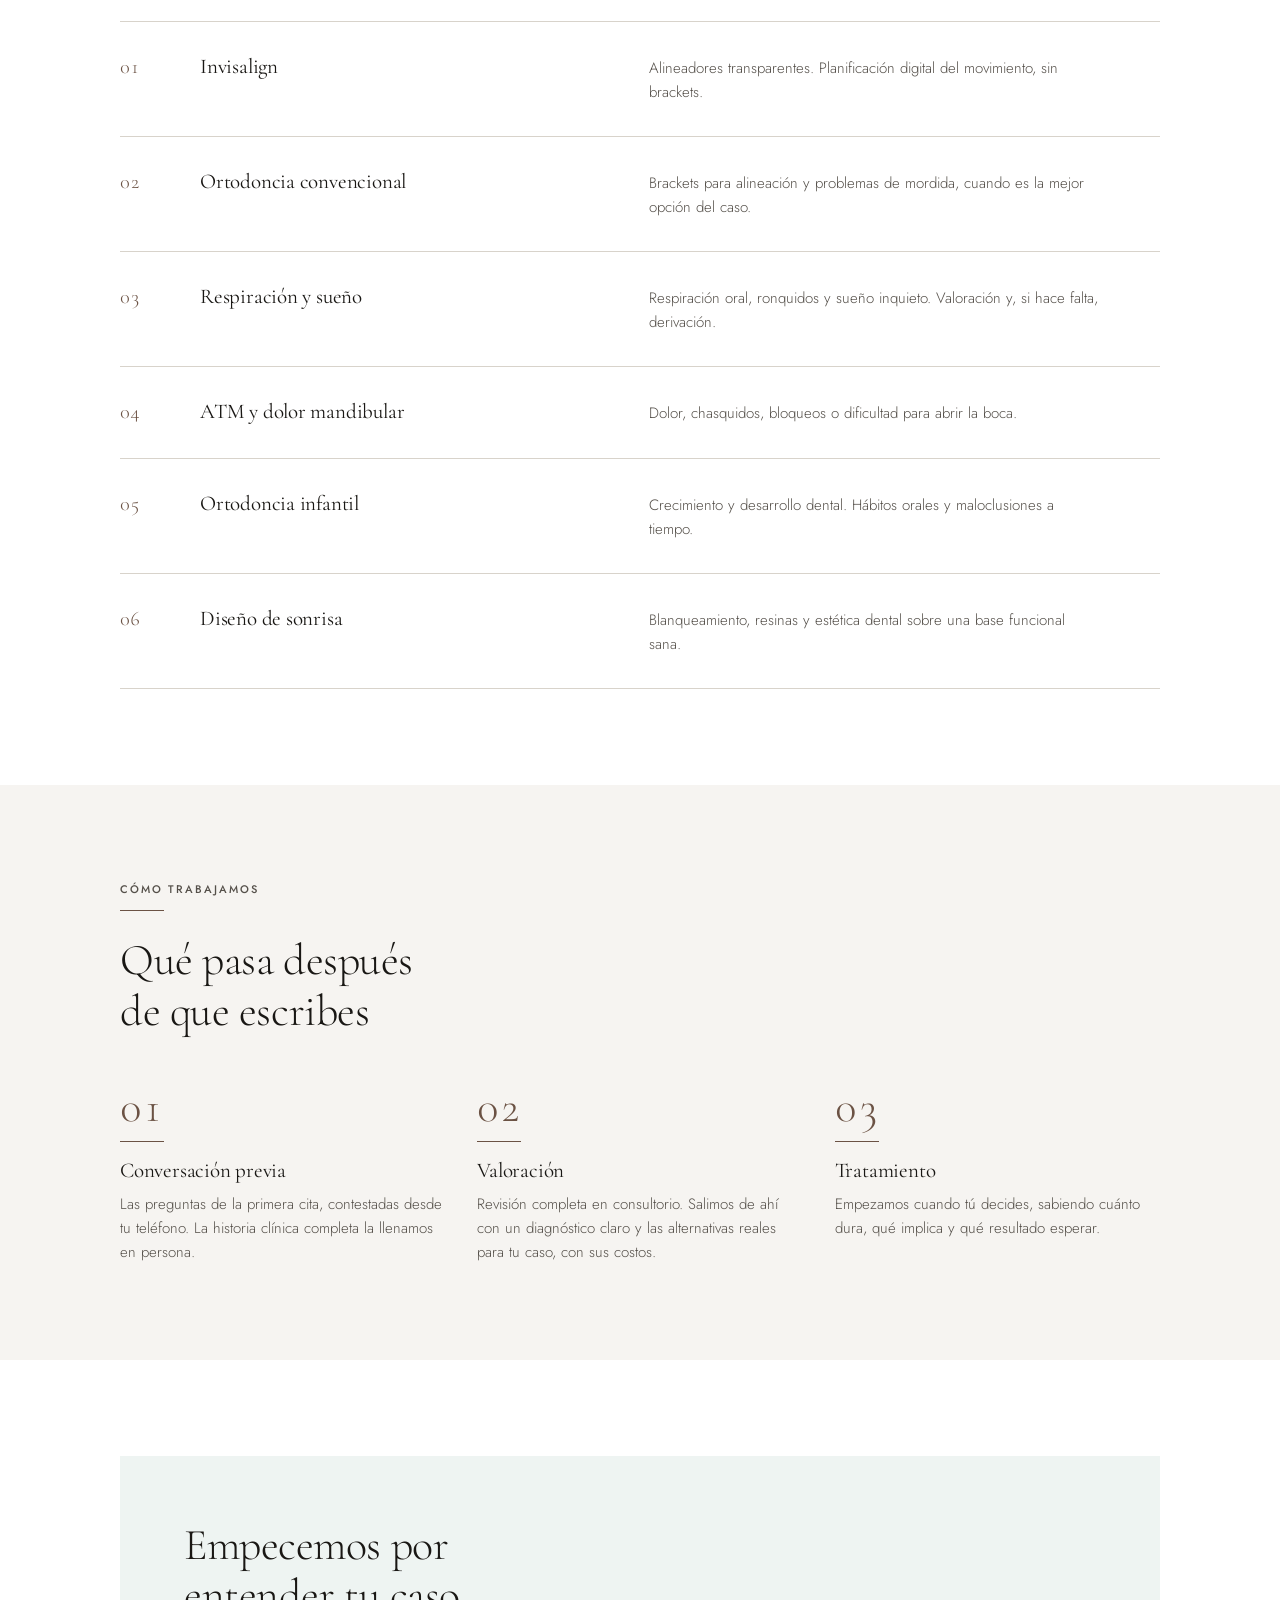
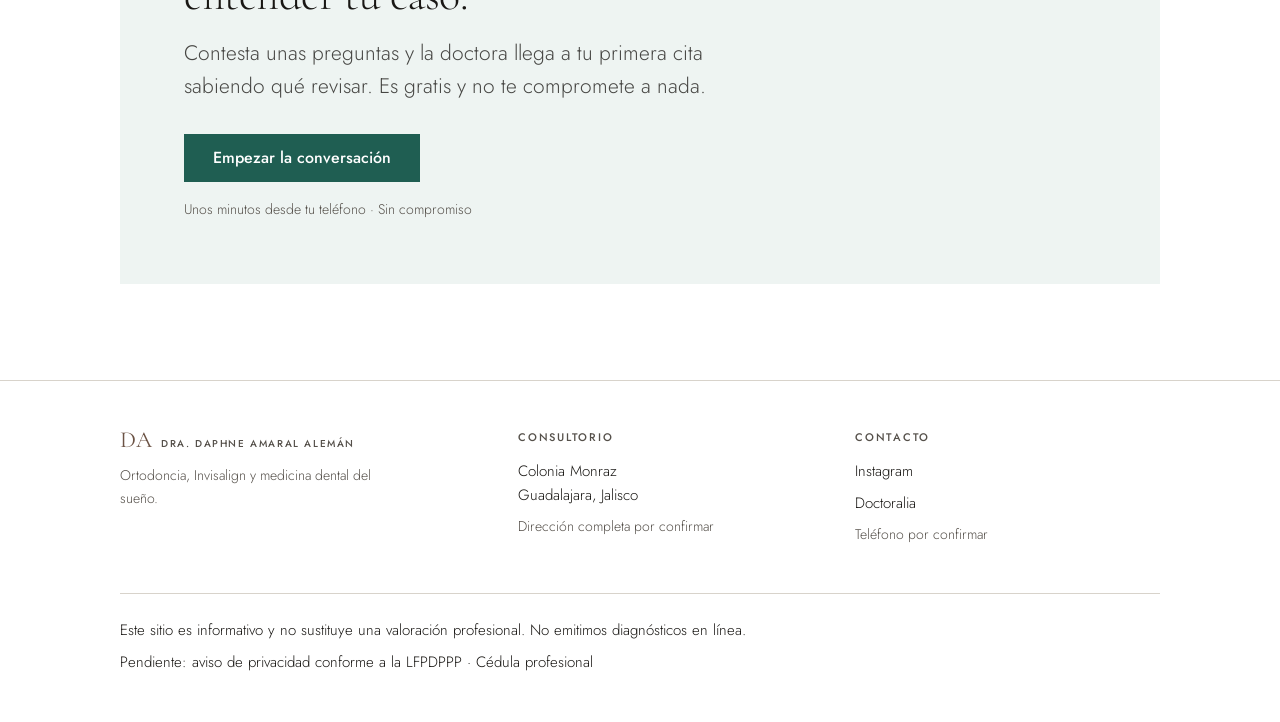
==== commit 337f203a: "La landing usa el mismo sistema visual que la entrevista Parecian de dos marcas distintas. La landin" ====
--- a/index.html
+++ b/index.html
@@ -245,12 +245,13 @@
 }
 
 /* ---------- Aviso de demo ---------- */
+/* Misma banda negra que la entrevista. */
 .demo {
-  background: var(--marron-soft);
-  color: var(--tinta);
-  font-size: 13px;
-  line-height: 1.6;
-  padding-block: var(--space-3);
+  background: #191714;
+  color: #fff;
+  font-size: 12.5px;
+  line-height: 1.5;
+  padding-block: 10px;
 }
 .demo strong { font-weight: 500; }
 </style>
@@ -276,7 +277,7 @@
       <a href="#proceso">Cómo trabajamos</a>
       <a href="#contacto">Contacto</a>
     </div>
-    <a class="btn btn--primario" href="cuestionario.html">Agendar valoración</a>
+    <a class="btn btn--primario" href="entrevista.html">Agendar valoración</a>
   </div>
 </nav>
 
@@ -293,7 +294,7 @@
           y cómo mueves la mandíbula. Sobre esa base, lo estético dura.
         </p>
         <div class="hero-acciones">
-          <a class="btn btn--primario" href="cuestionario.html">Agendar mi primera valoración</a>
+          <a class="btn btn--primario" href="entrevista.html">Agendar mi primera valoración</a>
           <a class="btn btn--secundario" href="#enfoque">Conocer el enfoque</a>
         </div>
         <div class="credenciales">
@@ -369,8 +370,8 @@
         <hr class="regla">
         <h2>Lo que podemos revisar juntos</h2>
         <p class="lead">
-          Puedes llegar con una necesidad concreta o con la duda completa. En el
-          cuestionario eliges las que te suenen y preparamos tu valoración.
+          Puedes llegar con una necesidad concreta o con la duda completa. Antes
+          de la cita contestas unas preguntas y con eso preparamos tu valoración.
         </p>
       </div>
 
@@ -421,10 +422,10 @@
         <div class="paso revela">
           <p class="numeral" aria-hidden="true">01</p>
           <hr class="regla">
-          <h3>Cuestionario</h3>
+          <h3>Conversación previa</h3>
           <p>
-            Dos o tres minutos desde tu teléfono. Nos dices qué te trae y qué
-            has notado. La historia clínica completa la llenamos en persona.
+            Las preguntas de la primera cita, contestadas desde tu teléfono.
+            La historia clínica completa la llenamos en persona.
           </p>
         </div>
         <div class="paso revela">
@@ -455,11 +456,11 @@
       <div class="cierre-caja revela">
         <h2>Empecemos por entender tu caso.</h2>
         <p class="lead">
-          Contesta el cuestionario y llegamos a tu primera cita sabiendo qué
-          revisar. Es gratis, no compromete a nada, y se hace en lo que esperas el café.
+          Contesta unas preguntas y la doctora llega a tu primera cita sabiendo
+          qué revisar. Es gratis y no te compromete a nada.
         </p>
-        <a class="btn btn--primario" href="cuestionario.html">Agendar mi primera valoración</a>
-        <p class="cierre-nota">Toma 2–3 minutos · Sin compromiso</p>
+        <a class="btn btn--primario" href="entrevista.html">Empezar la conversación</a>
+        <p class="cierre-nota">Unos minutos desde tu teléfono · Sin compromiso</p>
       </div>
     </div>
   </section>
--- a/assets/marca.css
+++ b/assets/marca.css
@@ -1,29 +1,30 @@
 /* ============================================================
    Dra. Daphne Amaral Alemán — hoja de marca
-   Fuente: design system TSPU2e5nJp3SzqjQ4A5G47
-   Todo color y medida sale de aquí. Nada de hex suelto en la página.
+   Mismos valores que la entrevista (entrevista.html), que es la
+   referencia del sitio. Si cambia uno, cambia el otro.
+   Contrastes verificados sobre blanco: todo AA o AAA.
    ============================================================ */
 
 :root {
-  /* Color — 60% lino, 30% tinta, 10% acentos */
-  --lino: #f7f4ef;
-  --lino-alt: #efeae2;
-  --tinta: #2a2622;
-  --muted: #6b6560;
-  --line: #e4ded4;
+  /* Base blanca: en salud el blanco es el material. */
+  --lino: #ffffff;
+  --lino-alt: #f6f4f1;
+  --tinta: #191714;        /* 17.89:1 */
+  --muted: #55504a;        /*  7.98:1 */
+  --line: #d8d3cb;         /*  divisor, nunca texto */
 
   /* Dos acentos con trabajos distintos:
      marron = firma (identifica) · agua = acción (una por pantalla) */
-  --marron: #73594a;
-  --marron-soft: #d9cabd;
-  --agua: #3a635c;
-  --agua-soft: #dce8e6;
+  --marron: #6b5244;       /*  7.20:1 */
+  --marron-soft: #e9e2da;  /*  decorativo, nunca texto */
+  --agua: #1f5e52;         /*  7.55:1, verde quirófano */
+  --agua-soft: #eef4f2;
   --sobre-agua: #ffffff;
 
   --exito: #3c6649;
-  --error: #a14034;
-  --error-soft: #f4e4e1;
-  --foco: #3a635c;
+  --error: #962f20;        /*  7.71:1 */
+  --error-soft: #fbf0ee;
+  --foco: #1f5e52;
 
   --font-display: "Cormorant Garamond", "Iowan Old Style", Georgia, serif;
   --font-sans: "Jost", "Avenir Next", "Segoe UI", system-ui, sans-serif;
@@ -32,39 +33,19 @@
   --space-6: 24px;  --space-8: 32px;  --space-12: 48px; --space-16: 64px;
   --space-24: 96px;
 
-  --radius-sm: 4px;
-  --radius-md: 8px;
-  --radius-pill: 999px;
+  /* Esquinas rectas en todo el sitio, como la entrevista. */
+  --radius-sm: 0;
+  --radius-md: 0;
+  --radius-pill: 0;
 
-  --ease: cubic-bezier(.4, 0, .2, 1);
+  --ease: cubic-bezier(.22, 1, .36, 1);
   --ancho: 1080px;
   --ancho-texto: 680px;
 }
 
-@media (prefers-color-scheme: dark) {
-  :root:not([data-theme="light"]) {
-    --lino: #1c1a17;       --lino-alt: #262320;
-    --tinta: #f2ede4;      --muted: #a69e94;
-    --line: #3a352f;
-    --marron: #c9a98f;     --marron-soft: #4a3c33;
-    --agua: #7fb5ab;       --agua-soft: #2b3b38;
-    --sobre-agua: #1c1a17;
-    --exito: #7fb58e;      --error: #e08a7c;   --error-soft: #3a2320;
-    --foco: #7fb5ab;
-    color-scheme: dark;
-  }
-}
-:root[data-theme="dark"] {
-  --lino: #1c1a17;       --lino-alt: #262320;
-  --tinta: #f2ede4;      --muted: #a69e94;
-  --line: #3a352f;
-  --marron: #c9a98f;     --marron-soft: #4a3c33;
-  --agua: #7fb5ab;       --agua-soft: #2b3b38;
-  --sobre-agua: #1c1a17;
-  --exito: #7fb58e;      --error: #e08a7c;   --error-soft: #3a2320;
-  --foco: #7fb5ab;
-  color-scheme: dark;
-}
+/* Sin modo oscuro automático: el sitio es blanco siempre.
+   El único momento oscuro es "Cómo duermo" en la entrevista,
+   y funciona justamente porque es el único. */
 
 *, *::before, *::after { box-sizing: border-box; }
 
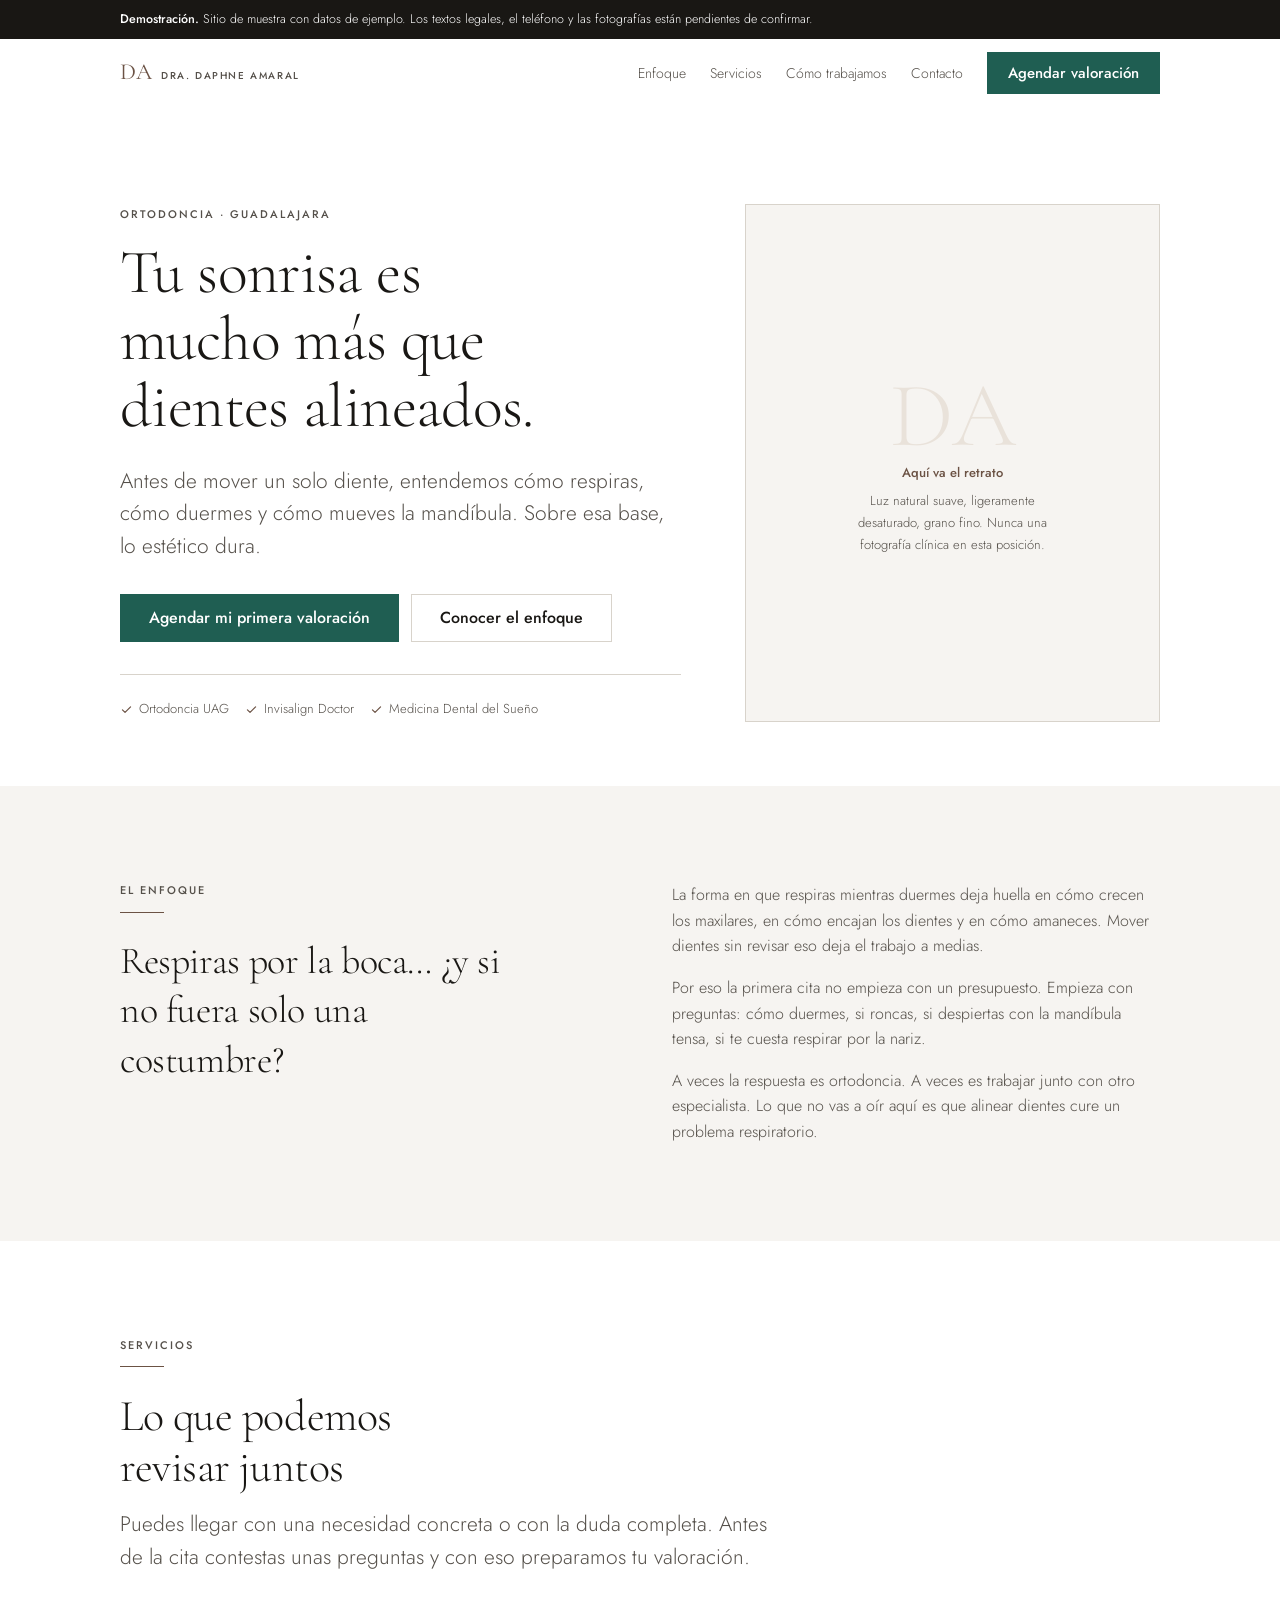
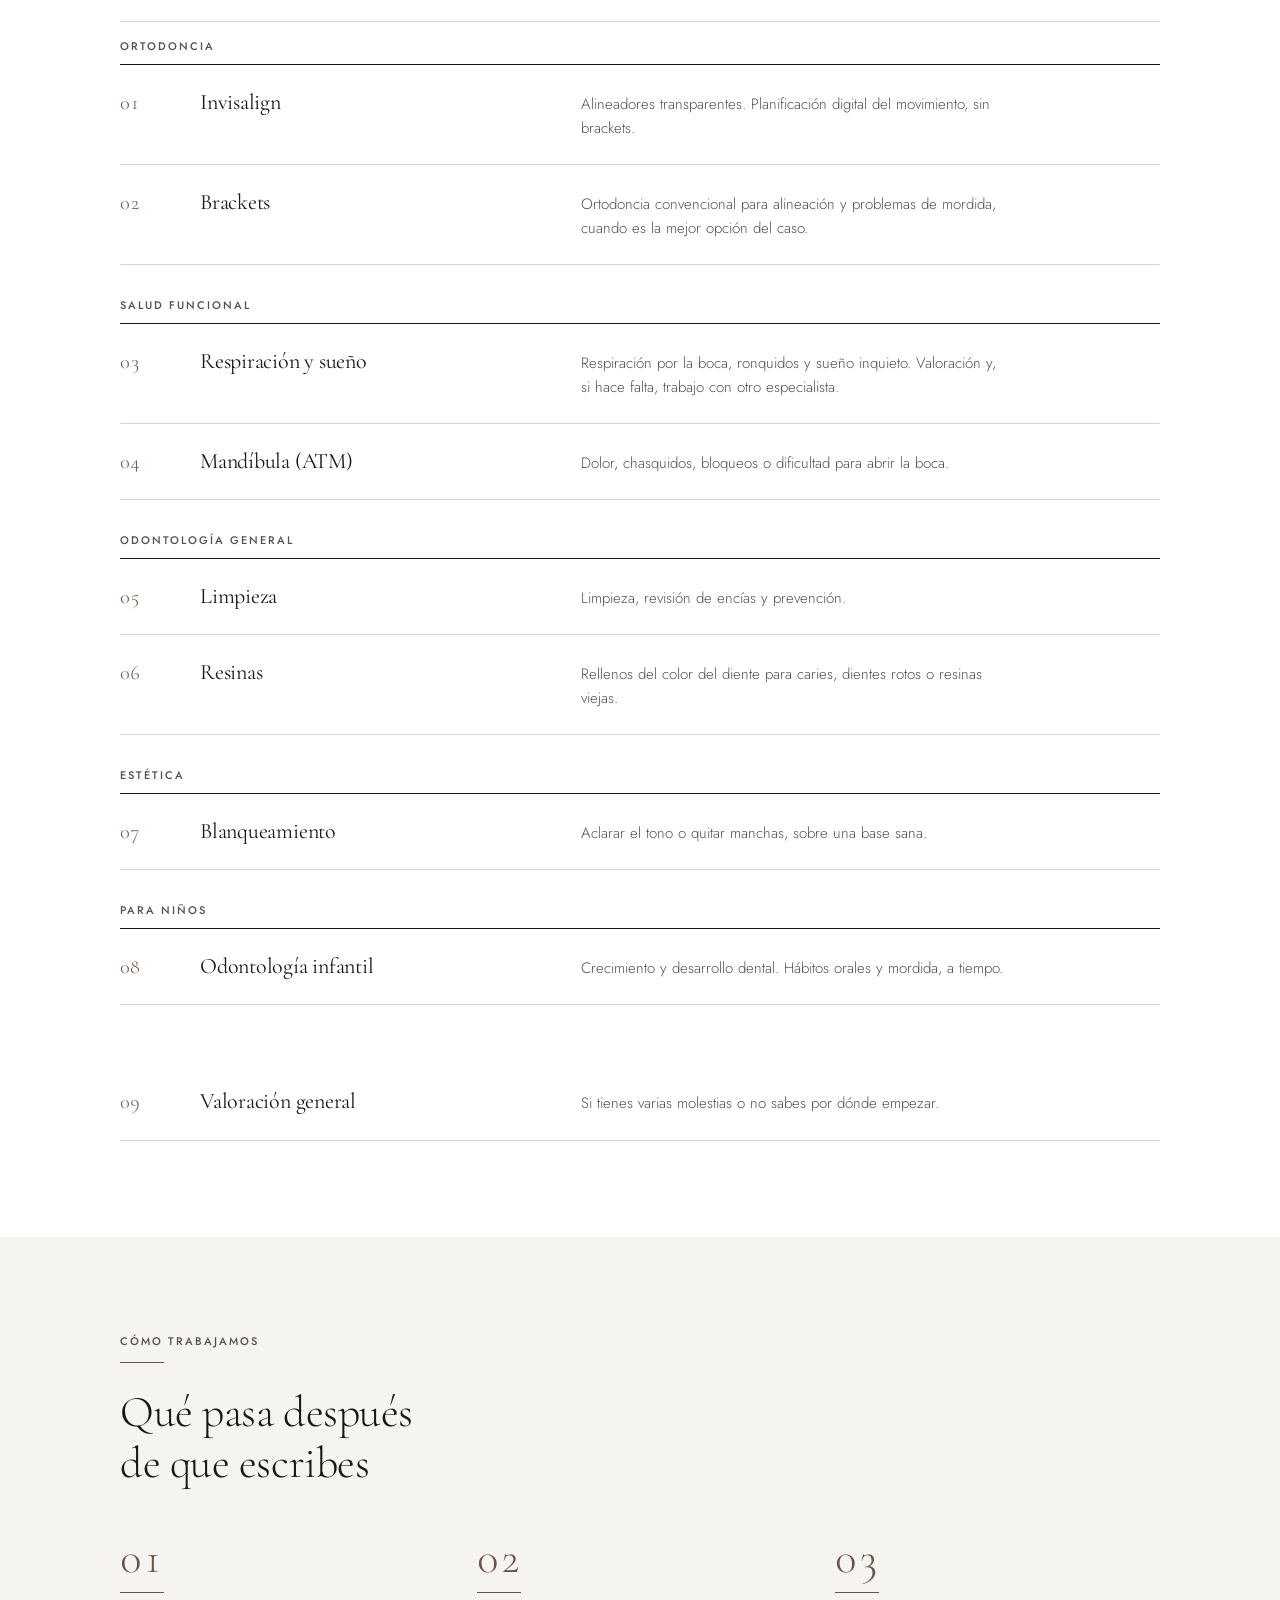
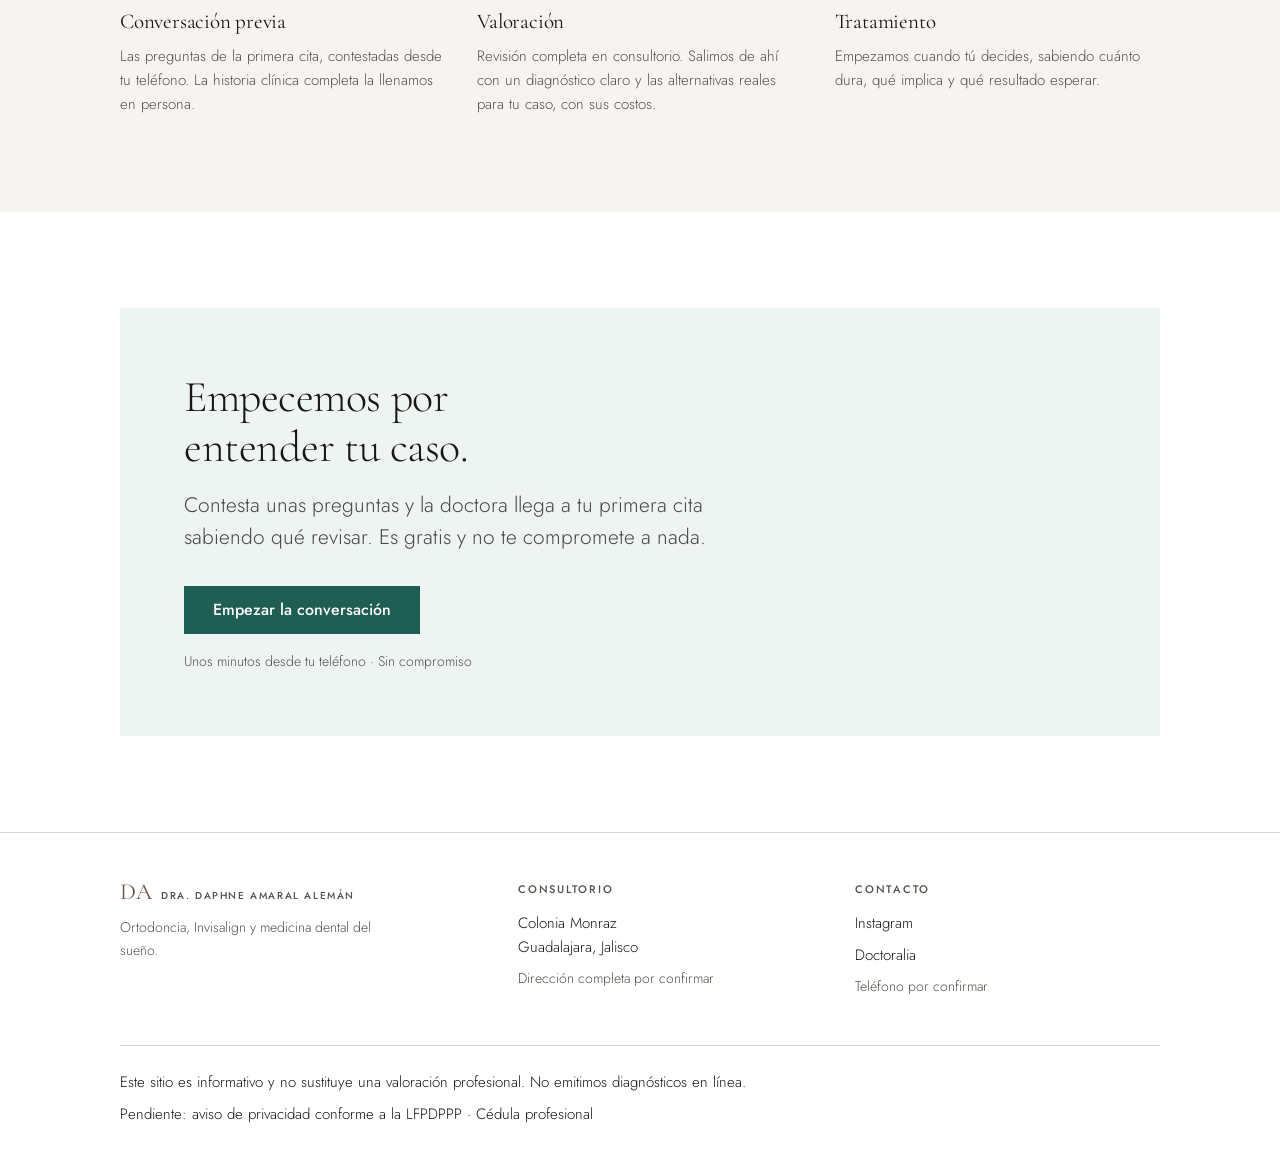
==== commit 3899a9f7: "Un solo catalogo de servicios para la landing y la entrevista Las dos paginas nombraban distinto los" ====
--- a/index.html
+++ b/index.html
@@ -166,19 +166,38 @@
   gap: 0;
   border-top: 1px solid var(--line);
 }
+.servicios-grupo {
+  font-size: 11px;
+  font-weight: 500;
+  letter-spacing: 0.18em;
+  text-transform: uppercase;
+  color: var(--muted);
+  padding-top: var(--space-8);
+  padding-bottom: var(--space-2);
+  border-bottom: 1px solid var(--tinta);
+  margin: 0;
+}
+.servicios-grupo:first-child { padding-top: var(--space-4); }
+/* Cada fila es un enlace a la entrevista con el servicio marcado. */
 .servicio {
   display: grid;
   gap: var(--space-2);
   padding-block: var(--space-6);
   border-bottom: 1px solid var(--line);
+  color: inherit;
+  text-decoration: none;
+  transition: padding-left 300ms var(--ease), background-color 200ms var(--ease);
 }
 @media (min-width: 760px) {
   .servicio {
-    grid-template-columns: 56px 1fr 1.2fr;
+    grid-template-columns: 56px 1fr 1.2fr auto;
     gap: var(--space-6);
     align-items: baseline;
-    padding-block: var(--space-8);
+    padding-block: var(--space-6);
   }
+}
+@media (hover: hover) {
+  .servicio:hover { padding-left: var(--space-3); background: var(--lino-alt); }
 }
 .servicio-num {
   font-family: var(--font-display);
@@ -188,8 +207,18 @@
   font-variant-numeric: tabular-nums;
   line-height: 1;
 }
-.servicio h3 { font-size: 21px; font-weight: 400; }
+.servicio h3 { font-size: 22px; font-weight: 400; }
 .servicio p { color: var(--muted); font-size: 15px; max-width: 50ch; }
+.servicio-ir {
+  font-size: 14px;
+  font-weight: 500;
+  color: var(--agua);
+  white-space: nowrap;
+}
+@media (hover: hover) and (min-width: 760px) {
+  .servicio-ir { opacity: 0; transition: opacity 240ms var(--ease); }
+  .servicio:hover .servicio-ir, .servicio:focus-visible .servicio-ir { opacity: 1; }
+}
 
 /* ---------- Proceso ---------- */
 .pasos { display: grid; gap: var(--space-12); }
@@ -375,38 +404,36 @@
         </p>
       </div>
 
-      <div class="servicios-lista">
-        <article class="servicio revela">
-          <span class="servicio-num" aria-hidden="true">01</span>
-          <h3>Invisalign</h3>
-          <p>Alineadores transparentes. Planificación digital del movimiento, sin brackets.</p>
-        </article>
-        <article class="servicio revela">
-          <span class="servicio-num" aria-hidden="true">02</span>
-          <h3>Ortodoncia convencional</h3>
-          <p>Brackets para alineación y problemas de mordida, cuando es la mejor opción del caso.</p>
-        </article>
-        <article class="servicio revela">
-          <span class="servicio-num" aria-hidden="true">03</span>
-          <h3>Respiración y sueño</h3>
-          <p>Respiración oral, ronquidos y sueño inquieto. Valoración y, si hace falta, derivación.</p>
-        </article>
-        <article class="servicio revela">
-          <span class="servicio-num" aria-hidden="true">04</span>
-          <h3>ATM y dolor mandibular</h3>
-          <p>Dolor, chasquidos, bloqueos o dificultad para abrir la boca.</p>
-        </article>
-        <article class="servicio revela">
-          <span class="servicio-num" aria-hidden="true">05</span>
-          <h3>Ortodoncia infantil</h3>
-          <p>Crecimiento y desarrollo dental. Hábitos orales y maloclusiones a tiempo.</p>
-        </article>
-        <article class="servicio revela">
-          <span class="servicio-num" aria-hidden="true">06</span>
-          <h3>Diseño de sonrisa</h3>
-          <p>Blanqueamiento, resinas y estética dental sobre una base funcional sana.</p>
-        </article>
-      </div>
+      <!-- Las filas salen de assets/servicios.js, el mismo catálogo de la entrevista. -->
+      <div class="servicios-lista" id="servicios-lista">
+        <noscript><p><a href="entrevista.html">Ver servicios y agendar</a></p></noscript>
+      </div>
+      <script src="assets/servicios.js"></script>
+      <script>
+        // Cada fila lleva a la entrevista con ese servicio ya marcado.
+        (function () {
+          var C = window.CATALOGO_DA, n = 0, html = '';
+          var esc = function (t) {
+            return String(t).replace(/[&<>"]/g, function (c) {
+              return { '&': '&amp;', '<': '&lt;', '>': '&gt;', '"': '&quot;' }[c];
+            });
+          };
+          C.grupos.forEach(function (g) {
+            html += '<p class="servicios-grupo revela">' + esc(g.nombre) + '</p>';
+            g.servicios.forEach(function (id) {
+              var s = C.servicios[id];
+              n++;
+              html += '<a class="servicio revela" href="entrevista.html?s=' + id + '">' +
+                '<span class="servicio-num" aria-hidden="true">' + String(n).padStart(2, '0') + '</span>' +
+                '<h3>' + esc(s.nombre) + '</h3>' +
+                '<p>' + esc(s.detalle) + '</p>' +
+                '<span class="servicio-ir">Empezar por aquí <span aria-hidden="true">→</span></span>' +
+                '</a>';
+            });
+          });
+          document.getElementById('servicios-lista').innerHTML = html;
+        })();
+      </script>
     </div>
   </section>
 
